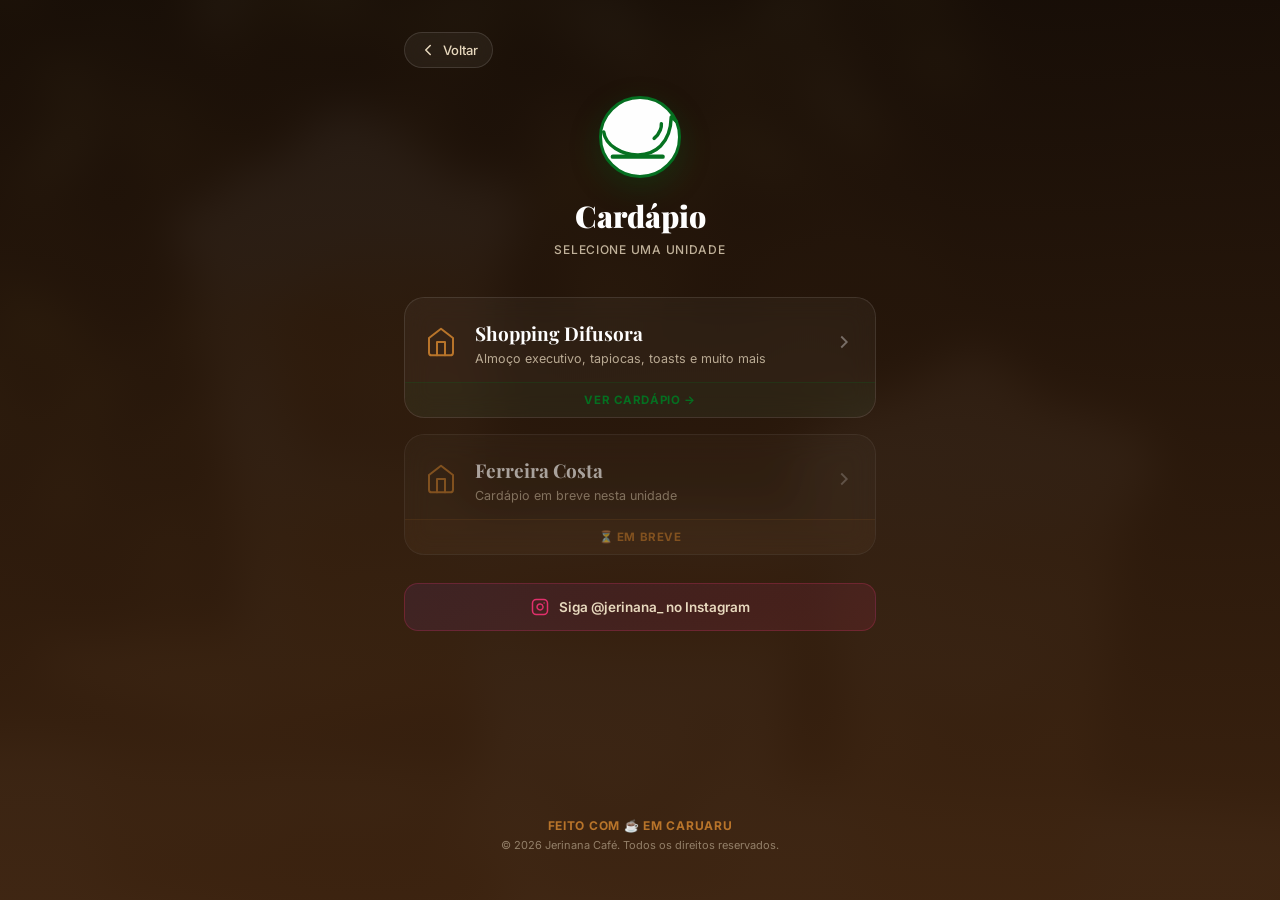
==== cardapio/index.html @ 6bf3d766 "cardapio" ====
<!DOCTYPE html>
<html lang="pt-BR">
<head>
  <meta charset="UTF-8" />
  <meta name="viewport" content="width=device-width, initial-scale=1.0" />
  <title>Cardápio — Jerinana Café</title>
  <meta name="description" content="Veja o cardápio completo do Jerinana Café. Escolha sua unidade." />
  <link rel="preconnect" href="https://fonts.googleapis.com" />
  <link rel="preconnect" href="https://fonts.gstatic.com" crossorigin />
  <link href="https://fonts.googleapis.com/css2?family=Playfair+Display:ital,wght@0,700;0,900;1,700&family=Inter:wght@400;500;600;700&display=swap" rel="stylesheet" />
  <link rel="stylesheet" href="selector.css" />
  <link rel="icon" href="../assets/logo.svg" />
</head>
<body>
  <div class="bg-image"></div>
  <div class="bg-overlay"></div>
  <div class="page">

    <a href="../" class="back-btn">
      <svg width="18" height="18" viewBox="0 0 24 24" fill="none" stroke="currentColor" stroke-width="2" stroke-linecap="round" stroke-linejoin="round"><polyline points="15 18 9 12 15 6"></polyline></svg>
      <span>Voltar</span>
    </a>

    <header class="header">
      <div class="logo-container">
        <img src="../assets/logo.svg" alt="Jerinana Logo" class="logo" />
      </div>
      <h1 class="title">Cardápio</h1>
      <p class="tagline">Selecione uma unidade</p>
    </header>

    <main class="cards">

      <a href="difusora/" class="unit-card" id="card-difusora">
        <div class="card-glow"></div>
        <div class="card-body">
          <div class="card-icon">
            <svg width="32" height="32" viewBox="0 0 24 24" fill="none" stroke="currentColor" stroke-width="1.5" stroke-linecap="round" stroke-linejoin="round">
              <path d="M3 9l9-7 9 7v11a2 2 0 0 1-2 2H5a2 2 0 0 1-2-2z"></path>
              <polyline points="9 22 9 12 15 12 15 22"></polyline>
            </svg>
          </div>
          <div class="card-info">
            <h2 class="card-name">Shopping Difusora</h2>
            <p class="card-desc">Almoço executivo, tapiocas, toasts e muito mais</p>
          </div>
          <div class="card-arrow">
            <svg width="22" height="22" viewBox="0 0 24 24" fill="none" stroke="currentColor" stroke-width="2"><polyline points="9 18 15 12 9 6"></polyline></svg>
          </div>
        </div>
        <div class="card-tag">Ver Cardápio →</div>
      </a>

      <a href="ferreira/" class="unit-card coming-soon" id="card-ferreira">
        <div class="card-glow"></div>
        <div class="card-body">
          <div class="card-icon">
            <svg width="32" height="32" viewBox="0 0 24 24" fill="none" stroke="currentColor" stroke-width="1.5" stroke-linecap="round" stroke-linejoin="round">
              <path d="M3 9l9-7 9 7v11a2 2 0 0 1-2 2H5a2 2 0 0 1-2-2z"></path>
              <polyline points="9 22 9 12 15 12 15 22"></polyline>
            </svg>
          </div>
          <div class="card-info">
            <h2 class="card-name">Ferreira Costa</h2>
            <p class="card-desc">Cardápio em breve nesta unidade</p>
          </div>
          <div class="card-arrow">
            <svg width="22" height="22" viewBox="0 0 24 24" fill="none" stroke="currentColor" stroke-width="2"><polyline points="9 18 15 12 9 6"></polyline></svg>
          </div>
        </div>
        <div class="card-tag card-tag-soon">⏳ Em Breve</div>
      </a>

    </main>

    <a href="https://www.instagram.com/jerinana_/" target="_blank" rel="noopener" class="insta-btn">
      <svg width="18" height="18" viewBox="0 0 24 24" fill="none" stroke="currentColor" stroke-width="2" stroke-linecap="round" stroke-linejoin="round">
        <rect x="2" y="2" width="20" height="20" rx="5" ry="5"></rect>
        <path d="M16 11.37A4 4 0 1 1 12.63 8 4 4 0 0 1 16 11.37z"></path>
        <line x1="17.5" y1="6.5" x2="17.51" y2="6.5"></line>
      </svg>
      <span>Siga @jerinana_ no Instagram</span>
    </a>

    <footer class="footer">
      <p class="footer-text">Feito com ☕ em Caruaru</p>
      <p class="footer-sub">© 2026 Jerinana Café. Todos os direitos reservados.</p>
    </footer>
  </div>
</body>
</html>
---- cardapio/selector.css ----
/* ── VARIABLES ── */
:root {
  --verde: #056F21;
  --verde-light: rgba(5, 111, 33, 0.15);
  --branco: #FEFEFE;
  --cafe: #2C1A0E;
  --caramel: #B8742A;
  --areia: #E8D9BE;
  --muted: #7A5C3E;
}

*, *::before, *::after { box-sizing: border-box; margin: 0; padding: 0; }

body {
  background: var(--cafe);
  color: var(--branco);
  font-family: 'Inter', sans-serif;
  min-height: 100vh;
  display: flex;
  justify-content: center;
  overflow-x: hidden;
  position: relative;
}

.bg-image {
  position: fixed; inset: 0;
  background-image: url('../assets/cafe3.png');
  background-size: cover; background-position: center;
  filter: blur(20px) brightness(0.45);
  z-index: -2; transform: scale(1.1);
}
.bg-overlay {
  position: fixed; inset: 0;
  background: linear-gradient(180deg, rgba(26,15,7,0.85) 0%, rgba(62,36,16,0.95) 100%);
  z-index: -1;
}

.page {
  max-width: 520px;
  width: 100%;
  padding: 32px 24px 48px;
  display: flex;
  flex-direction: column;
  align-items: center;
  min-height: 100vh;
}

/* ── BACK BUTTON ── */
.back-btn {
  display: flex; align-items: center; gap: 6px;
  color: var(--areia); text-decoration: none;
  font-size: 13px; font-weight: 500;
  padding: 8px 14px;
  border-radius: 20px;
  border: 1px solid rgba(254,254,254,0.12);
  background: rgba(254,254,254,0.05);
  margin-bottom: 28px;
  align-self: flex-start;
  transition: all 0.25s ease;
  backdrop-filter: blur(8px);
  animation: fadeIn 0.6s ease forwards;
}
.back-btn:hover {
  color: var(--branco);
  background: rgba(5,111,33,0.15);
  border-color: var(--verde);
  transform: translateX(-2px);
}

/* ── HEADER ── */
.header {
  text-align: center;
  display: flex; flex-direction: column; align-items: center;
  margin-bottom: 40px; width: 100%;
  animation: fadeIn 0.7s ease forwards;
}
.logo-container {
  width: 82px; height: 82px; border-radius: 50%;
  background: var(--branco);
  display: flex; align-items: center; justify-content: center;
  margin-bottom: 18px;
  box-shadow: 0 10px 30px rgba(5,111,33,0.25), inset 0 2px 4px rgba(255,255,255,0.8);
  border: 3px solid var(--verde);
}
.logo { height: 44px; width: auto; }

.title {
  font-family: 'Playfair Display', serif;
  font-size: 30px; font-weight: 900;
  color: var(--branco);
  margin-bottom: 6px;
}
.tagline {
  font-size: 12px; font-weight: 500;
  color: var(--areia); letter-spacing: 0.06em;
  text-transform: uppercase; opacity: 0.8;
}

/* ── UNIT CARDS ── */
.cards {
  width: 100%;
  display: flex;
  flex-direction: column;
  gap: 16px;
  margin-bottom: 28px;
}

.unit-card {
  display: block;
  text-decoration: none;
  position: relative;
  border-radius: 20px;
  overflow: hidden;
  border: 1px solid rgba(254,254,254,0.10);
  background: rgba(255,255,255,0.04);
  backdrop-filter: blur(12px);
  transition: all 0.35s cubic-bezier(0.25, 0.8, 0.25, 1);
  cursor: pointer;
  opacity: 0;
  animation: slideUp 0.7s cubic-bezier(0.16,1,0.3,1) forwards;
}
.unit-card:nth-child(1) { animation-delay: 0.1s; }
.unit-card:nth-child(2) { animation-delay: 0.2s; }

.unit-card:hover {
  transform: translateY(-4px);
  border-color: var(--verde);
  box-shadow: 0 16px 40px rgba(5,111,33,0.25);
}
.unit-card:hover .card-glow { opacity: 1; }
.unit-card:hover .card-arrow { transform: translateX(5px); color: var(--branco); }
.unit-card:hover .card-icon { color: var(--branco); transform: scale(1.05); }

.card-glow {
  position: absolute; inset: 0;
  background: radial-gradient(ellipse at top left, rgba(5,111,33,0.12) 0%, transparent 65%);
  opacity: 0;
  transition: opacity 0.35s ease;
  pointer-events: none;
}

.card-body {
  display: flex;
  align-items: center;
  gap: 18px;
  padding: 22px 20px 14px;
}

.card-icon {
  color: var(--caramel);
  flex-shrink: 0;
  transition: color 0.3s ease, transform 0.3s ease;
}

.card-info { flex: 1; }

.card-name {
  font-family: 'Playfair Display', serif;
  font-size: 19px; font-weight: 700;
  color: var(--branco);
  margin-bottom: 4px;
}

.card-desc {
  font-size: 12.5px;
  color: var(--areia);
  opacity: 0.75;
  line-height: 1.45;
}

.card-arrow {
  color: rgba(254,254,254,0.35);
  flex-shrink: 0;
  transition: transform 0.3s ease, color 0.3s ease;
}

.card-tag {
  display: block;
  text-align: center;
  font-size: 11.5px;
  font-weight: 700;
  letter-spacing: 0.05em;
  text-transform: uppercase;
  color: var(--verde);
  padding: 10px 20px;
  border-top: 1px solid rgba(5,111,33,0.2);
  background: rgba(5,111,33,0.06);
  transition: all 0.3s ease;
}
.unit-card:hover .card-tag {
  background: rgba(5,111,33,0.12);
  color: #4ade80;
}

.coming-soon { opacity: 0.6 !important; }
.coming-soon:hover { transform: none !important; border-color: rgba(254,254,254,0.15) !important; box-shadow: none !important; }
.coming-soon:hover .card-glow { opacity: 0 !important; }
.coming-soon:hover .card-arrow { transform: none !important; }

.card-tag-soon {
  color: var(--caramel) !important;
  border-top-color: rgba(184,116,42,0.2) !important;
  background: rgba(184,116,42,0.06) !important;
}
.coming-soon:hover .card-tag { background: rgba(184,116,42,0.06) !important; color: var(--caramel) !important; }

/* ── INSTAGRAM ── */
.insta-btn {
  display: flex; align-items: center; gap: 10px;
  padding: 14px 22px;
  background: linear-gradient(135deg, rgba(131,58,180,0.12), rgba(225,48,108,0.12));
  border: 1px solid rgba(225,48,108,0.25);
  border-radius: 14px;
  text-decoration: none;
  color: var(--areia);
  font-size: 13.5px; font-weight: 600;
  transition: all 0.25s ease;
  width: 100%;
  justify-content: center;
  margin-bottom: 0;
  opacity: 0;
  animation: slideUp 0.7s cubic-bezier(0.16,1,0.3,1) 0.3s forwards;
}
.insta-btn:hover {
  background: linear-gradient(135deg, rgba(131,58,180,0.22), rgba(225,48,108,0.22));
  border-color: rgba(225,48,108,0.5);
  color: var(--branco);
  transform: translateY(-2px);
  box-shadow: 0 8px 24px rgba(225,48,108,0.18);
}
.insta-btn svg { color: #e1306c; }

/* ── FOOTER ── */
.footer {
  margin-top: auto;
  padding-top: 32px;
  text-align: center;
  display: flex; flex-direction: column; gap: 5px;
  animation: fadeIn 0.8s ease 0.4s forwards; opacity: 0;
}
.footer-text { font-size: 12px; font-weight: 700; color: var(--caramel); letter-spacing: 0.06em; text-transform: uppercase; }
.footer-sub { font-size: 11px; color: var(--areia); opacity: 0.5; }

/* ── ANIMATIONS ── */
@keyframes fadeIn { from { opacity: 0; transform: translateY(-6px); } to { opacity: 1; transform: translateY(0); } }
@keyframes slideUp { from { opacity: 0; transform: translateY(20px); } to { opacity: 1; transform: translateY(0); } }
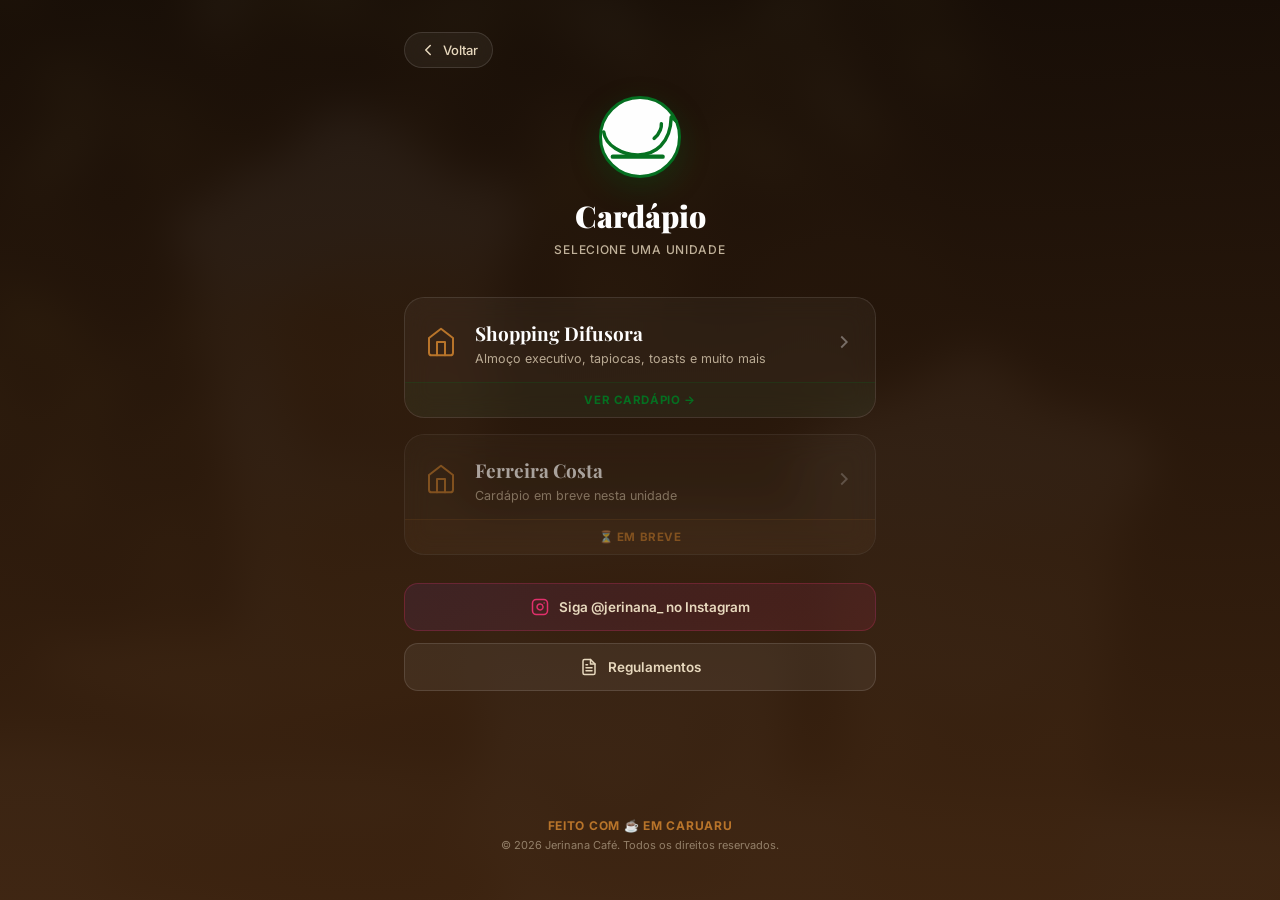
==== commit 6781d0d0: "regulamento" ====
--- a/cardapio/index.html
+++ b/cardapio/index.html
@@ -8,22 +8,22 @@
   <link rel="preconnect" href="https://fonts.googleapis.com" />
   <link rel="preconnect" href="https://fonts.gstatic.com" crossorigin />
   <link href="https://fonts.googleapis.com/css2?family=Playfair+Display:ital,wght@0,700;0,900;1,700&family=Inter:wght@400;500;600;700&display=swap" rel="stylesheet" />
-  <link rel="stylesheet" href="selector.css" />
-  <link rel="icon" href="../assets/logo.svg" />
+  <link rel="stylesheet" href="/cardapio/selector.css" />
+  <link rel="icon" href="/assets/logo.svg" />
 </head>
 <body>
   <div class="bg-image"></div>
   <div class="bg-overlay"></div>
   <div class="page">
 
-    <a href="../" class="back-btn">
+    <a href="/" class="back-btn">
       <svg width="18" height="18" viewBox="0 0 24 24" fill="none" stroke="currentColor" stroke-width="2" stroke-linecap="round" stroke-linejoin="round"><polyline points="15 18 9 12 15 6"></polyline></svg>
       <span>Voltar</span>
     </a>
 
     <header class="header">
       <div class="logo-container">
-        <img src="../assets/logo.svg" alt="Jerinana Logo" class="logo" />
+        <img src="/assets/logo.svg" alt="Jerinana Logo" class="logo" />
       </div>
       <h1 class="title">Cardápio</h1>
       <p class="tagline">Selecione uma unidade</p>
@@ -31,7 +31,7 @@
 
     <main class="cards">
 
-      <a href="difusora/" class="unit-card" id="card-difusora">
+      <a href="/cardapio/difusora" class="unit-card" id="card-difusora">
         <div class="card-glow"></div>
         <div class="card-body">
           <div class="card-icon">
@@ -51,7 +51,7 @@
         <div class="card-tag">Ver Cardápio →</div>
       </a>
 
-      <a href="ferreira/" class="unit-card coming-soon" id="card-ferreira">
+      <a href="/cardapio/ferreira" class="unit-card coming-soon" id="card-ferreira">
         <div class="card-glow"></div>
         <div class="card-body">
           <div class="card-icon">
@@ -82,6 +82,17 @@
       <span>Siga @jerinana_ no Instagram</span>
     </a>
 
+    <a href="https://docs.google.com/document/d/1VqC41BoA10yaacxdmi9OJSES91CQBlCRHoVE4P0HDT0/edit?usp=sharing" target="_blank" rel="noopener" class="rules-btn">
+      <svg width="18" height="18" viewBox="0 0 24 24" fill="none" stroke="currentColor" stroke-width="2" stroke-linecap="round" stroke-linejoin="round">
+        <path d="M14 2H6a2 2 0 0 0-2 2v16a2 2 0 0 0 2 2h12a2 2 0 0 0 2-2V8z"></path>
+        <polyline points="14 2 14 8 20 8"></polyline>
+        <line x1="16" y1="13" x2="8" y2="13"></line>
+        <line x1="16" y1="17" x2="8" y2="17"></line>
+        <polyline points="10 9 9 9 8 9"></polyline>
+      </svg>
+      <span>Regulamentos</span>
+    </a>
+
     <footer class="footer">
       <p class="footer-text">Feito com ☕ em Caruaru</p>
       <p class="footer-sub">© 2026 Jerinana Café. Todos os direitos reservados.</p>
--- a/cardapio/selector.css
+++ b/cardapio/selector.css
@@ -230,6 +230,33 @@
 }
 .insta-btn svg { color: #e1306c; }
 
+/* ── RULES ── */
+.rules-btn {
+  display: flex; align-items: center; gap: 10px;
+  padding: 14px 22px;
+  background: rgba(254,254,254,0.06);
+  border: 1px solid rgba(254,254,254,0.12);
+  border-radius: 14px;
+  text-decoration: none;
+  color: var(--areia);
+  font-size: 13.5px; font-weight: 600;
+  transition: all 0.25s ease;
+  width: 100%;
+  justify-content: center;
+  margin-top: 12px;
+  opacity: 0;
+  animation: slideUp 0.7s cubic-bezier(0.16,1,0.3,1) 0.35s forwards;
+}
+.rules-btn:hover {
+  background: rgba(5, 111, 33, 0.15);
+  border-color: var(--verde);
+  color: var(--branco);
+  transform: translateY(-2px);
+  box-shadow: 0 8px 24px rgba(5, 111, 33, 0.18);
+}
+.rules-btn svg { color: var(--areia); transition: color 0.25s ease; }
+.rules-btn:hover svg { color: var(--branco); }
+
 /* ── FOOTER ── */
 .footer {
   margin-top: auto;
